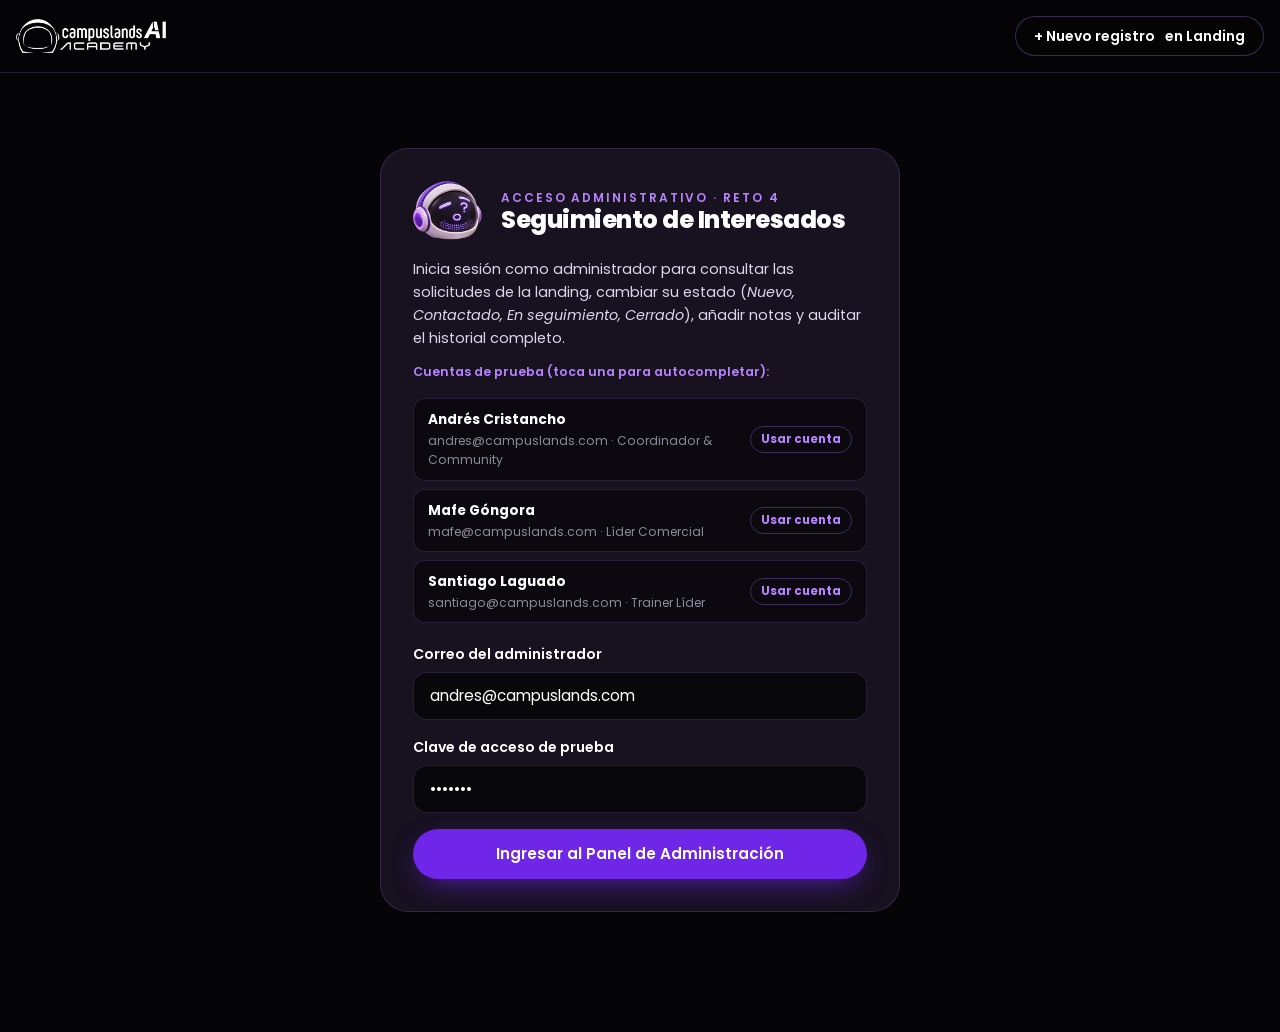
==== admin.html @ dc55d998 "Fix: changing files in the project" ====
<!doctype html>
<html lang="es">
<head>
  <meta charset="utf-8" />
  <meta name="viewport" content="width=device-width, initial-scale=1" />
  <title>Panel de Administración · Seguimiento de Interesados · Campuslands AI Academy</title>
  <meta name="theme-color" content="#050507" />
  <link rel="icon" type="image/webp" href="assets/img/casco-white.webp" />
  <link rel="preconnect" href="https://fonts.googleapis.com" />
  <link rel="preconnect" href="https://fonts.gstatic.com" crossorigin />
  <link rel="stylesheet" href="https://fonts.googleapis.com/css2?family=Poppins:wght@400;500;600;700;800&display=swap" />
  <link rel="stylesheet" href="css/styles.css" />
  <style>
    .admin-body { min-height: 100svh; display: flex; flex-direction: column; padding-top: var(--header-h); }
    .admin-main { flex: 1; padding: 36px 0 80px; }
    .admin-header-actions { display: flex; align-items: center; gap: 10px; }
    .admin-topbar {
      display: flex; align-items: center; justify-content: space-between; flex-wrap: wrap; gap: 16px;
      margin-bottom: 28px; padding-bottom: 20px; border-bottom: 1px solid var(--line);
    }
    .admin-topbar h1 { font-size: clamp(1.35rem, 3vw, 2.1rem); margin-top: 4px; }
    .admin-user-bar {
      display: flex; align-items: center; flex-wrap: wrap; gap: 10px;
      padding: 8px 14px; border-radius: 18px;
      background: var(--soft-10); border: 1px solid var(--line);
      max-width: 100%;
    }
    .admin-user-bar label { font-size: .75rem; color: var(--muted); font-weight: 600; }
    .admin-switcher {
      background: var(--black); color: var(--white);
      border: 1px solid var(--soft-30); border-radius: 10px;
      padding: 6px 10px; font: inherit; font-size: .84rem; font-weight: 600;
      max-width: 100%; text-overflow: ellipsis; overflow: hidden;
    }

    /* Login card */
    .login-wrap { max-width: 520px; margin: 40px auto; padding: 32px; }
    .login-head { display: flex; align-items: center; gap: 16px; margin-bottom: 18px; }
    .login-head img { width: 72px; flex: none; }
    .quick-admins { display: flex; flex-direction: column; gap: 8px; margin: 16px 0 20px; }
    .quick-admin-btn {
      display: flex; align-items: center; justify-content: space-between; gap: 12px;
      padding: 10px 14px; border-radius: 12px;
      border: 1px solid var(--line); background: rgba(5, 5, 7, .65);
      text-align: left; font-size: .85rem; transition: border-color .2s, background-color .2s;
    }
    .quick-admin-btn:hover { border-color: var(--soft); background: var(--soft-10); }
    .quick-admin-btn strong { color: var(--white); display: block; }
    .quick-admin-btn small { color: var(--muted); font-size: .76rem; display: block; word-break: break-word; }
    .quick-admin-tag {
      font-size: .72rem; font-weight: 700; color: var(--soft);
      padding: 3px 10px; border-radius: 999px; border: 1px solid var(--soft-30);
      white-space: nowrap; flex: none;
    }

    /* KPIs */
    .kpi-grid {
      display: grid; grid-template-columns: repeat(5, 1fr); gap: 14px; margin-bottom: 24px;
    }
    .kpi-card {
      padding: 16px 18px; border-radius: 20px;
      background: var(--soft-10); border: 1px solid var(--line);
      display: flex; flex-direction: column; gap: 4px;
    }
    .kpi-label { font-size: .74rem; text-transform: uppercase; letter-spacing: .12em; color: var(--muted); font-weight: 600; }
    .kpi-val { font-size: 1.8rem; font-weight: 800; color: var(--white); line-height: 1.1; }

    /* Configuración n8n */
    .n8n-bar {
      margin-bottom: 24px; padding: 16px 20px; border-radius: 20px;
      background: rgba(112, 38, 232, .12); border: 1px solid var(--soft-30);
      display: flex; align-items: center; justify-content: space-between; flex-wrap: wrap; gap: 14px;
    }
    .n8n-bar-form { display: flex; flex-wrap: wrap; gap: 10px; flex: 1 1 320px; max-width: 100%; }
    .n8n-bar-form input {
      flex: 1 1 220px; width: 100%; min-height: 42px; padding: 8px 14px;
      border-radius: 12px; border: 1px solid var(--line);
      background: var(--black); color: var(--white); font: inherit; font-size: .86rem;
    }

    /* Workspace: Lista + Detalle */
    .admin-workspace {
      display: grid; grid-template-columns: 400px 1fr; gap: 24px; align-items: start;
    }
    .leads-list-panel { padding: 20px; display: flex; flex-direction: column; gap: 14px; }
    .filter-row { display: flex; flex-direction: column; gap: 10px; }
    .search-input {
      width: 100%; min-height: 42px; padding: 8px 14px;
      border-radius: 12px; border: 1px solid var(--line);
      background: var(--black); color: var(--white); font: inherit; font-size: .88rem;
    }
    .status-filters { display: flex; flex-wrap: wrap; gap: 8px; }
    .status-filters .chip { flex: none; padding: 7px 13px; font-size: .76rem; }

    .leads-items { display: flex; flex-direction: column; gap: 10px; max-height: 640px; overflow-y: auto; padding-right: 4px; }
    .lead-item {
      width: 100%; text-align: left; padding: 14px 16px;
      border-radius: 18px; border: 1.5px solid var(--line);
      background: rgba(5, 5, 7, .7);
      display: flex; flex-direction: column; gap: 6px;
      transition: border-color .2s, background-color .2s, transform .2s;
    }
    .lead-item:hover { border-color: var(--soft); transform: translateY(-1px); }
    .lead-item.is-selected {
      border-color: var(--soft);
      background: rgba(112, 38, 232, .22);
      box-shadow: 0 0 0 1px var(--soft);
    }
    .lead-item-top { display: flex; align-items: center; justify-content: space-between; flex-wrap: wrap; gap: 8px; }
    .lead-item-id { font-size: .72rem; font-weight: 700; color: var(--soft); letter-spacing: .08em; }
    .lead-item-name { font-size: .98rem; font-weight: 700; color: var(--white); word-break: break-word; }
    .lead-item-meta { font-size: .8rem; color: var(--body); overflow-wrap: anywhere; }
    .lead-item-date { font-size: .73rem; color: var(--muted); }

    /* Panel de detalle */
    .lead-detail-panel { padding: 28px; display: flex; flex-direction: column; gap: 24px; }
    .detail-header {
      display: flex; align-items: flex-start; justify-content: space-between; flex-wrap: wrap; gap: 14px;
      padding-bottom: 18px; border-bottom: 1px solid var(--line);
    }
    .detail-header h2 { font-size: clamp(1.25rem, 2.5vw, 1.55rem); margin: 4px 0; word-break: break-word; }
    .detail-info-grid {
      display: grid; grid-template-columns: repeat(auto-fit, minmax(180px, 1fr)); gap: 14px;
      padding: 16px; border-radius: 18px; background: rgba(5, 5, 7, .65); border: 1px solid var(--line);
      margin: 0;
    }
    .detail-info-grid dt { font-size: .72rem; text-transform: uppercase; letter-spacing: .1em; color: var(--muted); font-weight: 600; }
    .detail-info-grid dd { margin: 3px 0 0; font-size: .92rem; color: var(--white); font-weight: 600; overflow-wrap: anywhere; word-break: break-word; }

    .action-box {
      padding: 20px; border-radius: 20px;
      background: rgba(112, 38, 232, .12); border: 1px solid var(--soft-30);
      display: flex; flex-direction: column; gap: 14px;
    }
    .action-box h3 { font-size: 1.05rem; }
    .action-form-row { display: grid; grid-template-columns: 220px 1fr; gap: 14px; align-items: start; }
    .action-submit-row { display: flex; justify-content: flex-end; gap: 10px; flex-wrap: wrap; }
    .action-feedback {
      padding: 10px 14px; border-radius: 12px; font-size: .84rem; font-weight: 600;
      background: rgba(56, 239, 125, .14); border: 1px solid rgba(56, 239, 125, .45); color: #8affb5;
    }

    .sub-grid { display: grid; grid-template-columns: 1fr 1.15fr; gap: 20px; }
    .sub-panel {
      padding: 18px; border-radius: 18px;
      background: rgba(5, 5, 7, .65); border: 1px solid var(--line);
      display: flex; flex-direction: column; gap: 12px;
    }
    .sub-panel h3 { font-size: 1rem; display: flex; align-items: center; justify-content: space-between; gap: 8px; }
    .timeline { display: flex; flex-direction: column; gap: 12px; }
    .timeline-item {
      padding: 12px 14px; border-radius: 14px;
      background: rgba(183, 131, 255, .07); border-left: 3px solid var(--evox);
      display: flex; flex-direction: column; gap: 4px;
    }
    .timeline-action { font-size: .86rem; font-weight: 700; color: var(--white); word-break: break-word; }
    .timeline-detail { font-size: .82rem; color: var(--body); overflow-wrap: anywhere; word-break: break-word; }
    .timeline-meta {
      display: flex; justify-content: space-between; flex-wrap: wrap; gap: 6px;
      font-size: .73rem; color: var(--soft); font-weight: 500; margin-top: 2px;
    }

    @media (max-width: 1080px) {
      .kpi-grid { grid-template-columns: repeat(3, 1fr); }
      .admin-workspace { grid-template-columns: 1fr; }
      .leads-items { max-height: 360px; }
      .sub-grid, .action-form-row { grid-template-columns: 1fr; }
    }
    @media (max-width: 680px) {
      .admin-main { padding: 24px 0 60px; }
      .admin-header-actions .btn { padding: 6px 12px; font-size: .76rem; min-height: 36px; }
      .login-wrap { margin: 16px auto; padding: 22px 18px; }
      .login-head { flex-direction: column; align-items: flex-start; gap: 10px; }
      .login-head img { width: 58px; }
      .quick-admin-btn { flex-direction: column; align-items: flex-start; gap: 8px; }
      .admin-topbar { flex-direction: column; align-items: stretch; gap: 14px; margin-bottom: 20px; }
      .admin-user-bar { flex-direction: column; align-items: stretch; padding: 12px; border-radius: 16px; }
      .admin-switcher, .admin-user-bar .btn { width: 100%; }
      .n8n-bar { padding: 16px; }
      .n8n-bar-form { flex-direction: column; align-items: stretch; flex-basis: 100%; }
      .n8n-bar-form input { flex: none; }
      .n8n-bar-form .btn { width: 100%; }
      .kpi-grid { grid-template-columns: repeat(2, 1fr); gap: 10px; }
      .kpi-card:first-child { grid-column: 1 / -1; }
      .kpi-card { padding: 14px; border-radius: 16px; }
      .kpi-val { font-size: 1.5rem; }
      .leads-list-panel { padding: 16px 14px; }
      .status-filters { display: flex; flex-wrap: wrap; gap: 6px; }
      .lead-detail-panel { padding: 18px 14px; gap: 18px; }
      .detail-info-grid { grid-template-columns: 1fr; padding: 14px; gap: 10px; }
      .action-box { padding: 16px 14px; }
      .action-submit-row .btn { width: 100%; }
      .sub-panel { padding: 14px; }
    }
    @media (max-width: 380px) {
      .admin-header-text-full { display: none; }
      .kpi-grid { grid-template-columns: 1fr 1fr; }
    }
  </style>
</head>
<body class="admin-body">
  <header class="site-header is-scrolled">
    <div class="header-inner">
      <a class="brand" href="index.html" aria-label="Volver a la landing de Campuslands AI Academy">
        <img src="assets/img/logo-horizontal-white.webp" width="560" height="126" alt="Campuslands AI Academy" />
      </a>
      <div class="admin-header-actions">
        <a class="btn btn-ghost btn-sm" href="index.html#registro">+ Nuevo registro<span class="admin-header-text-full"> en Landing</span></a>
      </div>
    </div>
  </header>

  <main class="admin-main">
    <div class="container">
      <!-- ===================== VISTA LOGIN ADMIN ===================== -->
      <section id="admin-login-view" class="card login-wrap" aria-labelledby="login-title">
        <div class="login-head">
          <img src="assets/img/visor-analitico.webp" width="240" height="197" alt="" />
          <div>
            <p class="rec-kicker">Acceso Administrativo · Reto 4</p>
            <h1 id="login-title" style="font-size:1.5rem;">Seguimiento de Interesados</h1>
          </div>
        </div>
        <p style="font-size:.9rem;margin-bottom:12px;">Inicia sesión como administrador para consultar las solicitudes de la landing, cambiar su estado (<em>Nuevo, Contactado, En seguimiento, Cerrado</em>), añadir notas y auditar el historial completo.</p>

        <p style="font-size:.78rem;color:var(--soft);font-weight:600;">Cuentas de prueba (toca una para autocompletar):</p>
        <div class="quick-admins">
          <button type="button" class="quick-admin-btn" data-quick-email="andres@campuslands.com" data-quick-code="AI-2026">
            <span><strong>Andrés Cristancho</strong><small>andres@campuslands.com · Coordinador & Community</small></span>
            <span class="quick-admin-tag">Usar cuenta</span>
          </button>
          <button type="button" class="quick-admin-btn" data-quick-email="mafe@campuslands.com" data-quick-code="AI-2026">
            <span><strong>Mafe Góngora</strong><small>mafe@campuslands.com · Líder Comercial</small></span>
            <span class="quick-admin-tag">Usar cuenta</span>
          </button>
          <button type="button" class="quick-admin-btn" data-quick-email="santiago@campuslands.com" data-quick-code="AI-2026">
            <span><strong>Santiago Laguado</strong><small>santiago@campuslands.com · Trainer Líder</small></span>
            <span class="quick-admin-tag">Usar cuenta</span>
          </button>
        </div>

        <form id="admin-login-form" class="lead-form" novalidate>
          <div class="form-alert form-alert-error" id="login-error" role="alert" hidden></div>
          <div class="form-field">
            <label for="admin-email">Correo del administrador</label>
            <input type="email" id="admin-email" value="andres@campuslands.com" required />
          </div>
          <div class="form-field">
            <label for="admin-code">Clave de acceso de prueba</label>
            <input type="password" id="admin-code" value="AI-2026" required />
          </div>
          <button type="submit" class="btn btn-primary" style="width:100%;">Ingresar al Panel de Administración</button>
        </form>
      </section>

      <!-- ===================== VISTA PANEL ADMIN ===================== -->
      <section id="admin-dashboard-view" hidden aria-label="Panel de seguimiento de interesados">
        <div class="admin-topbar">
          <div>
            <p class="pill" style="margin-bottom:6px;">Centro de Control · Reto 4</p>
            <h1>Seguimiento de Interesados y Trazabilidad</h1>
          </div>
          <div class="admin-user-bar">
            <label for="active-admin-select">Administrador activo:</label>
            <select id="active-admin-select" class="admin-switcher" aria-label="Cambiar administrador activo para pruebas de seguimiento"></select>
            <button type="button" class="btn btn-ghost btn-sm" id="admin-logout-btn">Cerrar sesión</button>
          </div>
        </div>

        <!-- Configuración opcional de Webhook n8n (sin credenciales en código) -->
        <div class="n8n-bar">
          <div>
            <strong style="color:var(--white);font-size:.92rem;display:block;">Conexión Webhook n8n → Telegram</strong>
            <span style="font-size:.8rem;color:var(--body);">Configura aquí la URL de tu Webhook de n8n (se guarda localmente en tu navegador, fuera del repositorio).</span>
          </div>
          <form id="n8n-config-form" class="n8n-bar-form">
            <input type="url" id="n8n-webhook-url" placeholder="https://tu-instancia-n8n.app/webhook/lead-ai-academy" aria-label="URL del Webhook de n8n" />
            <button type="submit" class="btn btn-primary btn-sm">Guardar Webhook</button>
            <span id="n8n-save-msg" style="font-size:.78rem;color:var(--soft);align-self:center;" hidden>¡Guardado!</span>
          </form>
        </div>

        <!-- KPIs por estado -->
        <div class="kpi-grid" aria-label="Resumen por estado">
          <div class="kpi-card"><span class="kpi-label">Total registros</span><span class="kpi-val" data-kpi="total">0</span></div>
          <div class="kpi-card"><span class="kpi-label">Nuevo</span><span class="kpi-val" style="color:var(--soft)" data-kpi="Nuevo">0</span></div>
          <div class="kpi-card"><span class="kpi-label">Contactado</span><span class="kpi-val" data-kpi="Contactado">0</span></div>
          <div class="kpi-card"><span class="kpi-label">En seguimiento</span><span class="kpi-val" data-kpi="En seguimiento">0</span></div>
          <div class="kpi-card"><span class="kpi-label">Cerrado</span><span class="kpi-val" style="color:var(--muted)" data-kpi="Cerrado">0</span></div>
        </div>

        <div class="admin-workspace">
          <!-- Columna izquierda: lista de interesados -->
          <aside class="card leads-list-panel" aria-label="Listado de registros">
            <div class="filter-row">
              <input type="search" id="lead-search" class="search-input" placeholder="Buscar por nombre, correo, programa o ID..." aria-label="Buscar registros" />
              <div class="status-filters" role="toolbar" aria-label="Filtrar por estado">
                <button type="button" class="chip is-active" data-status-filter="ALL">Todos</button>
                <button type="button" class="chip" data-status-filter="Nuevo">Nuevo</button>
                <button type="button" class="chip" data-status-filter="Contactado">Contactado</button>
                <button type="button" class="chip" data-status-filter="En seguimiento">En seguimiento</button>
                <button type="button" class="chip" data-status-filter="Cerrado">Cerrado</button>
              </div>
            </div>
            <div id="leads-items" class="leads-items" role="list"></div>
          </aside>

          <!-- Columna derecha: detalle, cambio de estado, notas e historial -->
          <div class="card lead-detail-panel" id="lead-detail-panel" aria-live="polite">
            <p style="color:var(--muted);">Selecciona un registro de la lista para ver su detalle, cambiar su estado, añadir notas y consultar su historial.</p>
          </div>
        </div>
      </section>
    </div>
  </main>

  <script src="js/leads-store.js" defer></script>
  <script src="js/admin.js" defer></script>
</body>
</html>
---- css/styles.css ----
/* =========================================================
   Campuslands AI Academy · Landing
   Sistema basado en el Manual de marca v1.0
   Paleta: Black #050507 · Evox Purple #7026E8 · Electric Violet #9636FF
           Soft Violet #B783FF · White #FFFFFF · Muted Gray #8E8998
   Apoyo para texto largo: #DCD6EA (propuesta del manual)
   Tipografía: Poppins (400–800), única familia.
   ========================================================= */

:root {
  --black: #050507;
  --evox: #7026E8;
  --electric: #9636FF;
  --soft: #B783FF;
  --white: #FFFFFF;
  --muted: #8E8998;
  --body: #DCD6EA;

  --soft-10: rgba(183, 131, 255, 0.10);
  --soft-16: rgba(183, 131, 255, 0.16);
  --soft-30: rgba(183, 131, 255, 0.30);
  --line: rgba(183, 131, 255, 0.18);

  --r-card: 28px;
  --r-cta: 32px;
  --r-sm: 14px;

  --header-h: 72px;
  --container: 1200px;
  --ease: cubic-bezier(.2, .7, .2, 1);
  --font: "Poppins", system-ui, -apple-system, "Segoe UI", sans-serif;
}

*, *::before, *::after { box-sizing: border-box; }
html { scroll-behavior: smooth; scroll-padding-top: calc(var(--header-h) + 24px); -webkit-text-size-adjust: 100%; overflow-x: clip; }
body {
  margin: 0;
  background: var(--black);
  color: var(--body);
  font-family: var(--font);
  font-size: 1rem;
  line-height: 1.6;
  overflow-x: clip;
  -webkit-font-smoothing: antialiased;
}
img, svg { display: block; max-width: 100%; }
img { height: auto; }
a { color: var(--soft); text-underline-offset: 3px; }
button { font: inherit; color: inherit; cursor: pointer; }
h1, h2, h3 { color: var(--white); margin: 0; line-height: 1.1; font-weight: 800; letter-spacing: -0.02em; }
p { margin: 0; }
ul, ol { margin: 0; padding: 0; list-style: none; }
.sr-only { position: absolute; width: 1px; height: 1px; padding: 0; margin: -1px; overflow: hidden; clip: rect(0 0 0 0); white-space: nowrap; border: 0; }
.skip-link { position: absolute; left: 16px; top: -60px; z-index: 200; background: var(--soft); color: var(--black); padding: 10px 16px; border-radius: 999px; font-weight: 600; text-decoration: none; }
.skip-link:focus { top: 12px; }

:focus-visible { outline: 3px solid var(--soft); outline-offset: 3px; border-radius: 8px; }

.container { width: min(100% - 40px, var(--container)); margin-inline: auto; position: relative; z-index: 1; }

/* ---------- Recursos gráficos del manual ---------- */
.pill {
  display: inline-block;
  background: var(--soft);
  color: var(--black);
  font-weight: 600;
  font-size: 0.75rem;
  letter-spacing: 0.16em;
  text-transform: uppercase;
  padding: 6px 14px;
  border-radius: 999px;
  margin-bottom: 18px;
}
.hl { color: var(--soft); }

.halo {
  position: absolute;
  width: 46vw; height: 46vw; max-width: 640px; max-height: 640px;
  border-radius: 50%;
  pointer-events: none;
  filter: blur(40px);
  opacity: .55;
  z-index: 0;
  transform: translate3d(0, var(--halo-y, 0px), 0);
}
.halo-tr { top: -18%; right: -16%; background: radial-gradient(circle, rgba(150, 54, 255, .55), transparent 65%); }
.halo-bl { bottom: -20%; left: -18%; background: radial-gradient(circle, rgba(112, 38, 232, .55), transparent 65%); }

.card {
  background: var(--soft-10);
  border: 1px solid var(--line);
  border-radius: var(--r-card);
}

.step-num, .icon-box {
  display: inline-grid; place-items: center;
  width: 44px; height: 44px; flex: none;
  background: var(--evox); color: var(--white);
  border-radius: 12px;
  font-weight: 700;
}
.icon-box svg { width: 24px; height: 24px; fill: none; stroke: currentColor; stroke-width: 1.8; stroke-linecap: round; stroke-linejoin: round; }

/* ---------- Botones ---------- */
.btn {
  --bg: transparent;
  display: inline-flex; align-items: center; justify-content: center; gap: 10px;
  min-height: 48px;
  padding: 12px 24px;
  border-radius: 999px;
  border: 1.5px solid transparent;
  background: var(--bg);
  font-weight: 600; font-size: 0.95rem;
  text-decoration: none;
  text-align: center;
  transition: transform .25s var(--ease), background-color .25s, border-color .25s, box-shadow .25s, color .25s;
  will-change: transform;
}
.btn svg { width: 18px; height: 18px; fill: none; stroke: currentColor; stroke-width: 2; stroke-linecap: round; stroke-linejoin: round; transition: transform .25s var(--ease); }
.btn:hover { transform: translateY(-2px); }
.btn:active { transform: translateY(0) scale(.98); }
.btn-primary { --bg: var(--evox); color: var(--white); box-shadow: 0 10px 30px -10px rgba(112, 38, 232, .8); }
.btn-primary:hover { --bg: var(--electric); box-shadow: 0 16px 40px -12px rgba(150, 54, 255, .9); }
.btn-primary:hover svg { transform: translateY(3px); }
.btn-ghost { color: var(--white); border-color: var(--soft-30); background: rgba(5, 5, 7, .4); }
.btn-ghost:hover { border-color: var(--soft); color: var(--soft); }
.btn-outline { color: var(--white); border-color: var(--soft-30); width: 100%; }
.btn-outline:hover { background: var(--evox); border-color: var(--evox); }
.btn-white { --bg: var(--white); color: var(--black); }
.btn-white:hover { box-shadow: 0 14px 40px -12px rgba(5, 5, 7, .6); }
.btn-ghost-white { color: var(--white); border-color: rgba(255, 255, 255, .7); }
.btn-ghost-white:hover { background: rgba(255, 255, 255, .12); }
.btn-sm { min-height: 40px; padding: 8px 18px; font-size: .875rem; }
.btn-lg { min-height: 54px; padding: 14px 28px; font-size: 1rem; }
.btn-link { background: none; border: 0; padding: 8px 4px; color: var(--soft); font-weight: 500; text-decoration: underline; text-underline-offset: 4px; }

.chip {
  flex: none;
  border: 1px solid var(--line);
  background: rgba(5, 5, 7, .5);
  color: var(--body);
  padding: 9px 16px;
  border-radius: 999px;
  font-size: .875rem; font-weight: 500;
  transition: background-color .2s, color .2s, border-color .2s;
  white-space: nowrap;
}
.chip:hover { border-color: var(--soft); color: var(--white); }
.chip.is-active { background: var(--soft); color: var(--black); border-color: var(--soft); font-weight: 600; }

/* ---------- Header ---------- */
.site-header {
  position: fixed; inset: 0 0 auto 0; z-index: 100;
  background: rgba(5, 5, 7, .72);
  backdrop-filter: blur(14px);
  -webkit-backdrop-filter: blur(14px);
  border-bottom: 1px solid transparent;
  transition: border-color .3s, background-color .3s;
}
.site-header.is-scrolled { border-bottom-color: var(--line); background: rgba(5, 5, 7, .88); }
.header-inner { height: var(--header-h); display: flex; align-items: center; justify-content: space-between; gap: 16px; width: min(100% - 32px, 1320px); margin-inline: auto; }
/* Logo horizontal: mínimo 160 px, zona de protección = altura de ACADEMY (≈ 1/4 de la altura del logo) */
.brand { display: block; padding: 8px; margin-left: -8px; flex: none; }
.brand img { width: 168px; height: auto; }

.main-nav { display: flex; align-items: center; gap: 6px; }
.main-nav ul { display: flex; gap: 2px; }
.main-nav a:not(.btn) {
  display: block; padding: 8px 10px; border-radius: 999px;
  color: var(--body); text-decoration: none; font-size: .85rem; font-weight: 500;
  transition: color .2s, background-color .2s;
}
.main-nav a:not(.btn):hover, .main-nav a.is-current { color: var(--white); background: var(--soft-10); }
.main-nav a.is-current { color: var(--soft); }
.nav-cta { margin-left: 8px; }

.menu-toggle { display: none; width: 44px; height: 44px; border-radius: 50%; border: 1px solid var(--line); background: transparent; position: relative; }
.menu-toggle .bar { position: absolute; left: 12px; right: 12px; height: 2px; background: var(--white); border-radius: 2px; transition: transform .3s var(--ease), top .3s; }
.menu-toggle .bar:first-of-type { top: 17px; }
.menu-toggle .bar:last-of-type { top: 25px; }
.menu-toggle[aria-expanded="true"] .bar:first-of-type { top: 21px; transform: rotate(45deg); }
.menu-toggle[aria-expanded="true"] .bar:last-of-type { top: 21px; transform: rotate(-45deg); }

.trip-bar { display: none; position: relative; height: 26px; border-top: 1px solid var(--line); }
.trip-bar-fill { position: absolute; inset: 0 auto 0 0; width: calc(var(--progress, 0) * 100%); background: linear-gradient(90deg, var(--evox), var(--electric)); opacity: .35; }
.trip-bar-label { position: relative; display: block; text-align: center; font-size: .7rem; letter-spacing: .14em; text-transform: uppercase; line-height: 26px; color: var(--white); font-weight: 600; }

/* ---------- Riel de la misión (escritorio) ---------- */
.mission-rail { position: fixed; left: 22px; top: 50%; transform: translateY(-50%); z-index: 90; display: none; }
.mission-rail ol { display: flex; flex-direction: column; gap: 22px; position: relative; }
.rail-track { position: absolute; left: 7px; top: 8px; bottom: 8px; width: 2px; background: var(--line); border-radius: 2px; }
.rail-fill { position: absolute; inset: 0 0 auto 0; height: calc(var(--progress, 0) * 100%); background: linear-gradient(var(--soft), var(--electric)); border-radius: 2px; }
.rail-ship { position: absolute; left: 50%; top: calc(var(--progress, 0) * 100%); width: 22px; height: auto; transform: translate(-50%, -50%); filter: drop-shadow(0 0 8px rgba(150, 54, 255, .8)); }
.mission-rail a { display: flex; align-items: center; gap: 12px; text-decoration: none; position: relative; }
.rail-dot { width: 16px; height: 16px; border-radius: 50%; border: 2px solid var(--muted); background: var(--black); transition: border-color .3s, background-color .3s, transform .3s; flex: none; }
.rail-label { font-size: .72rem; font-weight: 600; letter-spacing: .08em; text-transform: uppercase; color: var(--muted); opacity: 0; transform: translateX(-6px); transition: opacity .25s, transform .25s, color .25s; white-space: nowrap; background: rgba(5, 5, 7, .85); padding: 4px 10px; border-radius: 999px; }
.mission-rail a:hover .rail-label, .mission-rail a:focus-visible .rail-label, .mission-rail a.is-current .rail-label { opacity: 1; transform: none; }
.mission-rail a.is-done .rail-dot { border-color: var(--soft); background: var(--soft); }
.mission-rail a.is-current .rail-dot { border-color: var(--soft); background: var(--evox); transform: scale(1.25); box-shadow: 0 0 0 6px rgba(150, 54, 255, .2); }
.mission-rail a.is-current .rail-label { color: var(--white); }

/* ---------- Secciones ---------- */
.section { position: relative; padding: 112px 0; overflow: hidden; }
.section-head { text-align: center; max-width: 760px; margin: 0 auto 56px; }
.section-head-left { text-align: left; margin-left: 0; }
.section-head h2 { font-size: clamp(2rem, 4.4vw, 3.25rem); margin-bottom: 18px; }
.lead { font-size: clamp(1rem, 1.4vw, 1.125rem); color: var(--body); }

/* Revelado al scroll */
.reveal { opacity: 0; transform: translateY(28px); transition: opacity .8s var(--ease), transform .8s var(--ease); transition-delay: var(--d, 0s); }
.reveal.is-in { opacity: 1; transform: none; }
.no-js .reveal { opacity: 1; transform: none; }

/* ---------- Hero ---------- */
.hero { position: relative; min-height: 100svh; padding: calc(var(--header-h) + 48px) 0 96px; display: flex; align-items: center; overflow: hidden; }
.starfield { position: absolute; inset: 0; width: 100%; height: 100%; z-index: 0; }
.hero .halo-tr { transform: translate3d(calc(var(--mx, 0) * 30px), calc(var(--my, 0) * 30px), 0); }
.hero .halo-bl { transform: translate3d(calc(var(--mx, 0) * -30px), calc(var(--my, 0) * -30px), 0); }
.hero-grid { display: grid; grid-template-columns: 1.1fr .9fr; gap: 40px; align-items: center; }
.display { font-size: clamp(2.5rem, 6.2vw, 5rem); line-height: 1.04; letter-spacing: -0.03em; margin-bottom: 22px; }
.hero-lead { max-width: 560px; margin-bottom: 28px; min-height: 3.2em; transition: opacity .3s; }
.hero-lead.is-swapping, .hero-points.is-swapping { opacity: 0; }

.persona-picker { border: 0; margin: 0 0 22px; padding: 0; }
.persona-picker legend { font-weight: 600; color: var(--white); margin-bottom: 12px; font-size: .95rem; padding: 0; }
.persona-options { display: flex; flex-wrap: wrap; gap: 10px; }
.persona {
  display: inline-flex; align-items: center; gap: 10px;
  min-height: 48px; padding: 10px 18px;
  border-radius: 999px; border: 1.5px solid var(--line);
  background: rgba(5, 5, 7, .55);
  font-weight: 500; font-size: .92rem; color: var(--white);
  transition: border-color .2s, background-color .2s, transform .2s var(--ease), color .2s;
}
.persona svg { width: 20px; height: 20px; fill: none; stroke: var(--soft); stroke-width: 1.7; stroke-linecap: round; stroke-linejoin: round; transition: stroke .2s; }
.persona:hover { border-color: var(--soft); transform: translateY(-2px); }
.persona[aria-checked="true"] { background: var(--soft); border-color: var(--soft); color: var(--black); font-weight: 600; }
.persona[aria-checked="true"] svg { stroke: var(--black); }

.hero-points { display: flex; flex-wrap: wrap; gap: 8px 20px; margin-bottom: 32px; transition: opacity .3s; }
.hero-points li { position: relative; padding-left: 22px; font-size: .92rem; color: var(--body); }
.hero-points li::before { content: ""; position: absolute; left: 0; top: .55em; width: 10px; height: 10px; border-radius: 50%; background: var(--soft); box-shadow: 0 0 10px var(--electric); }
.hero-ctas { display: flex; flex-wrap: wrap; gap: 12px; }

.hero-visual { position: relative; height: min(70vh, 620px); display: grid; place-items: center; }
.max-float { position: relative; width: min(100%, 400px); aspect-ratio: 520 / 731; transform: translate3d(calc(var(--mx, 0) * 18px), calc(var(--my, 0) * 14px + var(--lift, 0px)), 0) rotate(calc(var(--mx, 0) * 3deg)); transition: transform .5s var(--ease); }
.max { position: absolute; inset: 0; width: 100%; height: 100%; object-fit: contain; opacity: 0; transform: scale(.94) translateY(12px); transition: opacity .5s var(--ease), transform .6s var(--ease); animation: bob 6s ease-in-out infinite; }
.max.max-active { opacity: 1; transform: none; }
@keyframes bob { 0%, 100% { translate: 0 0; } 50% { translate: 0 -14px; } }
.orbit { position: absolute; border: 1px dashed var(--soft-30); border-radius: 50%; aspect-ratio: 1; animation: spin 40s linear infinite; }
.orbit span { position: absolute; top: -5px; left: 50%; width: 10px; height: 10px; border-radius: 50%; background: var(--soft); box-shadow: 0 0 14px var(--electric); }
.orbit-1 { width: 88%; }
.orbit-2 { width: 120%; animation-duration: 70s; animation-direction: reverse; opacity: .6; }
@keyframes spin { to { transform: rotate(360deg); } }
.hud-pair { position: absolute; inset: 0; pointer-events: none; }
.hud {
  position: absolute; display: flex; flex-direction: column; gap: 2px;
  padding: 10px 16px; border-radius: 16px;
  background: rgba(5, 5, 7, .78); border: 1px solid var(--line);
  backdrop-filter: blur(8px);
  transform: translate3d(calc(var(--mx, 0) * var(--k, 10px)), calc(var(--my, 0) * var(--k, 10px)), 0);
  transition: transform .5s var(--ease);
}
.hud-k { font-size: .68rem; letter-spacing: .14em; text-transform: uppercase; color: var(--muted); font-weight: 600; }
.hud-v { color: var(--white); font-weight: 700; font-size: .95rem; }
.hud-1 { top: 14%; right: 0; --k: 24px; }
.hud-2 { bottom: 16%; left: 0; --k: -20px; }
.hud-v.is-pulse { animation: pulse .6s var(--ease); }
@keyframes pulse { 0% { color: var(--soft); transform: scale(1.12); } 100% { transform: none; } }

.scroll-cue { position: absolute; left: 50%; bottom: 24px; transform: translateX(-50%); display: flex; flex-direction: column; align-items: center; gap: 6px; color: var(--muted); font-size: .75rem; letter-spacing: .12em; text-transform: uppercase; text-decoration: none; z-index: 2; }
.scroll-cue svg { width: 20px; height: 20px; fill: none; stroke: var(--soft); stroke-width: 2; animation: cue 1.8s ease-in-out infinite; }
@keyframes cue { 0%, 100% { transform: translateY(0); } 50% { transform: translateY(6px); } }

/* ---------- Beneficios ---------- */
.benefits { display: grid; grid-template-columns: repeat(4, 1fr); gap: 20px; }
.benefit { padding: 28px; transition: transform .35s var(--ease), border-color .35s, background-color .35s; }
.benefit:hover { transform: translateY(-6px); border-color: var(--soft); background: var(--soft-16); }
.benefit h3 { font-size: 1.15rem; font-weight: 700; margin: 20px 0 10px; letter-spacing: -0.01em; }
.benefit p { font-size: .95rem; }
.benefit:nth-child(2) { --d: .08s; } .benefit:nth-child(3) { --d: .16s; } .benefit:nth-child(4) { --d: .24s; }
.proof-strip { margin-top: 48px; display: grid; grid-template-columns: repeat(3, 1fr); gap: 0; border-top: 1px solid var(--line); border-bottom: 1px solid var(--line); }
.proof-strip li { padding: 24px; font-size: .92rem; }
.proof-strip li + li { border-left: 1px solid var(--line); }
.proof-strip strong { color: var(--white); font-weight: 600; display: block; margin-bottom: 4px; }

/* ---------- Herramientas / constelación ---------- */
.tool-filters { display: flex; flex-wrap: wrap; justify-content: center; gap: 8px; margin-bottom: 32px; }
.constellation-wrap { display: grid; grid-template-columns: 1fr 340px; gap: 24px; align-items: stretch; }
.constellation {
  position: relative; aspect-ratio: 16 / 10; border-radius: var(--r-card);
  background: radial-gradient(ellipse at 50% 50%, rgba(112, 38, 232, .16), transparent 70%), var(--black);
  border: 1px solid var(--line);
  overflow: hidden;
  touch-action: pan-y;
}
.constellation::before { content: ""; position: absolute; inset: 0; background-image: radial-gradient(1px 1px at 20% 30%, var(--white), transparent), radial-gradient(1px 1px at 70% 60%, var(--white), transparent), radial-gradient(1px 1px at 40% 80%, var(--muted), transparent), radial-gradient(1px 1px at 85% 20%, var(--muted), transparent), radial-gradient(1px 1px at 10% 70%, var(--white), transparent); opacity: .5; }
.constellation-lines { position: absolute; inset: 0; width: 100%; height: 100%; }
.constellation-lines line { stroke: var(--soft); stroke-width: 1; opacity: .18; transition: opacity .4s, stroke-width .4s; vector-effect: non-scaling-stroke; }
.constellation-lines line.is-lit { opacity: .8; stroke-width: 1.6; }
.star {
  position: absolute; left: var(--x); top: var(--y);
  width: 60px; height: 60px; margin: -30px 0 0 -30px;
  padding: 0;
  border-radius: 50%;
  border: 1.5px solid var(--line);
  background: rgba(5, 5, 7, .92);
  display: grid; place-items: center;
  transition: transform .35s var(--ease), border-color .3s, opacity .35s, box-shadow .3s, background-color .3s;
  translate: calc(var(--mx, 0) * var(--depth, 6px)) calc(var(--my, 0) * var(--depth, 6px));
}
.star-icon { display: grid; place-items: center; width: 28px; height: 28px; flex: none; }
.star img { width: 26px; height: 26px; object-fit: contain; pointer-events: none; }
.star-label {
  position: absolute; top: calc(100% + 5px); left: 50%; transform: translateX(-50%);
  font-size: .72rem; font-weight: 500; color: var(--body);
  white-space: nowrap; pointer-events: none;
  background: rgba(5, 5, 7, .78); padding: 1px 7px; border-radius: 999px;
  transition: color .2s, background-color .2s;
}
.star:hover, .star:focus-visible { transform: scale(1.1); border-color: var(--soft); box-shadow: 0 0 0 6px rgba(150, 54, 255, .15), 0 0 30px rgba(150, 54, 255, .5); z-index: 3; }
.star.is-active { border-color: var(--soft); background: var(--evox); box-shadow: 0 0 0 8px rgba(150, 54, 255, .22), 0 0 40px rgba(150, 54, 255, .7); transform: scale(1.12); z-index: 4; }
.star.is-active .star-label { color: var(--white); font-weight: 600; background: var(--evox); }
.star.is-dim { opacity: .22; transform: scale(.85); }
.star.is-seen:not(.is-active)::before { content: ""; position: absolute; top: 2px; right: 2px; width: 10px; height: 10px; border-radius: 50%; background: var(--soft); }

.tool-panel { padding: 28px; border-radius: var(--r-card); background: var(--soft-10); border: 1px solid var(--line); display: flex; flex-direction: column; min-height: 320px; }
.tool-panel-empty { display: flex; flex-direction: column; align-items: center; justify-content: center; text-align: center; gap: 16px; flex: 1; }
.tool-panel-empty img { width: 120px; }
.tool-panel-empty strong { color: var(--white); }
.tool-detail { animation: fadeUp .45s var(--ease); display: flex; flex-direction: column; gap: 14px; height: 100%; }
@keyframes fadeUp { from { opacity: 0; transform: translateY(12px); } to { opacity: 1; transform: none; } }
.tool-detail-head { display: flex; align-items: center; gap: 14px; }
.tool-detail-logo { width: 52px; height: 52px; border-radius: 14px; background: var(--black); border: 1px solid var(--line); display: grid; place-items: center; flex: none; }
.tool-detail-logo img { width: 28px; height: 28px; }
.tool-detail h3 { font-size: 1.35rem; }
.tool-detail .tool-cat { font-size: .7rem; letter-spacing: .14em; text-transform: uppercase; color: var(--soft); font-weight: 600; }
.tool-tagline { color: var(--white); font-weight: 600; }
.tool-desc { font-size: .92rem; }
.tool-hl { display: flex; flex-wrap: wrap; gap: 6px; }
.tool-hl li { font-size: .78rem; padding: 5px 12px; border-radius: 999px; border: 1px solid var(--soft-30); color: var(--white); }
.tool-progress { margin-top: auto; font-size: .8rem; color: var(--muted); padding-top: 12px; border-top: 1px solid var(--line); }
.tool-progress strong { color: var(--soft); }
.noscript-tools { text-align: center; }

/* ---------- Planes ---------- */
.recommender { padding: 32px; margin-bottom: 48px; position: relative; overflow: hidden; }
.rec-top { display: flex; align-items: center; justify-content: space-between; gap: 16px; margin-bottom: 20px; }
.rec-kicker { font-size: .75rem; letter-spacing: .16em; text-transform: uppercase; color: var(--soft); font-weight: 600; }
.rec-steps { display: flex; gap: 8px; }
.rec-steps li { width: 32px; height: 32px; border-radius: 10px; display: grid; place-items: center; font-weight: 700; font-size: .85rem; border: 1px solid var(--line); color: var(--muted); transition: background-color .3s, color .3s, border-color .3s; }
.rec-steps li.is-current { background: var(--evox); color: var(--white); border-color: var(--evox); }
.rec-steps li.is-done { background: var(--soft); color: var(--black); border-color: var(--soft); }
.rec-form { position: relative; }
.rec-q { border: 0; margin: 0; padding: 0; display: none; }
.rec-q.is-active { display: block; animation: fadeUp .45s var(--ease); }
.rec-q legend { font-size: clamp(1.25rem, 2.4vw, 1.75rem); font-weight: 700; color: var(--white); margin-bottom: 20px; padding: 0; }
.rec-options { display: grid; grid-template-columns: repeat(auto-fit, minmax(200px, 1fr)); gap: 12px; }
.opt { position: relative; }
.opt input { position: absolute; opacity: 0; inset: 0; cursor: pointer; }
.opt span { display: flex; align-items: center; min-height: 64px; padding: 14px 20px; border-radius: 18px; border: 1.5px solid var(--line); background: rgba(5, 5, 7, .55); color: var(--white); font-weight: 500; transition: border-color .2s, background-color .2s, transform .2s var(--ease); }
.opt:hover span { border-color: var(--soft); transform: translateY(-2px); }
.opt input:focus-visible + span { outline: 3px solid var(--soft); outline-offset: 3px; }
.opt input:checked + span { background: var(--evox); border-color: var(--evox); }
.rec-nav { margin-top: 12px; min-height: 40px; }
.rec-result { display: grid; grid-template-columns: 140px 1fr; gap: 28px; align-items: center; animation: fadeUp .5s var(--ease); }
.rec-result:focus { outline: none; }
.rec-max { width: 140px; }
.rec-name { font-size: clamp(2rem, 4vw, 3rem); font-weight: 800; color: var(--white); line-height: 1.1; margin: 6px 0 10px; display: flex; flex-wrap: wrap; align-items: baseline; gap: 4px 16px; }
.rec-dur { font-size: 1rem; font-weight: 600; color: var(--soft); }
.rec-why { margin-bottom: 20px; max-width: 620px; }
.rec-actions { display: flex; flex-wrap: wrap; gap: 12px; align-items: center; }

.missions { display: grid; grid-template-columns: repeat(5, 1fr); gap: 16px; align-items: stretch; }
.mission {
  display: flex; flex-direction: column; gap: 18px;
  padding: 24px; border-radius: var(--r-card);
  background: var(--soft-10); border: 1px solid var(--line);
  position: relative;
  transition: transform .35s var(--ease), border-color .3s, box-shadow .3s, background-color .3s;
}
.mission:nth-child(2) { --d: .06s; } .mission:nth-child(3) { --d: .12s; } .mission:nth-child(4) { --d: .18s; } .mission:nth-child(5) { --d: .24s; }
.mission:hover { transform: translateY(-6px); border-color: var(--soft-30); }
.mission-stage { font-size: .7rem; letter-spacing: .16em; text-transform: uppercase; color: var(--soft); font-weight: 600; }
.mission h3 { font-size: 1.6rem; margin: 6px 0 4px; }
.mission-dur { color: var(--white); }
.mission-dur strong { font-weight: 600; }
.altimeter { height: 6px; border-radius: 6px; background: rgba(183, 131, 255, .12); overflow: hidden; }
.altimeter span { display: block; height: 100%; width: 0; background: linear-gradient(90deg, var(--evox), var(--electric)); border-radius: inherit; transition: width 1.2s var(--ease) .2s; }
.mission.is-in .altimeter span { width: var(--alt); }
.mission-orbit .altimeter span { background: repeating-linear-gradient(90deg, var(--soft) 0 6px, transparent 6px 12px); }
.mission-list { display: flex; flex-direction: column; gap: 10px; flex: 1; }
.mission-list li { position: relative; padding-left: 22px; font-size: .88rem; line-height: 1.5; }
.mission-list li::before { content: ""; position: absolute; left: 0; top: .5em; width: 10px; height: 10px; border-radius: 3px; background: var(--evox); }
.mission.is-recommended { border-color: var(--soft); background: var(--soft-16); box-shadow: 0 0 0 1px var(--soft), 0 30px 60px -30px rgba(150, 54, 255, .8); }
.mission.is-recommended::before { content: "Recomendada para ti"; position: absolute; top: -13px; left: 24px; background: var(--soft); color: var(--black); font-size: .68rem; font-weight: 700; letter-spacing: .1em; text-transform: uppercase; padding: 4px 12px; border-radius: 999px; }
.mission.is-recommended .btn-outline { background: var(--evox); border-color: var(--evox); }
.plans-note { text-align: center; margin-top: 36px; color: var(--muted); }

/* ---------- Por qué ahora ---------- */
.now-grid { display: grid; grid-template-columns: 1fr 1fr; gap: 56px; align-items: center; }
.now-grid .section-head { margin-bottom: 36px; }
.now-list { display: flex; flex-direction: column; gap: 24px; }
.now-list li { display: flex; gap: 18px; }
.now-list li:nth-child(2) { --d: .1s; } .now-list li:nth-child(3) { --d: .2s; }
.now-list h3 { font-size: 1.15rem; font-weight: 700; margin-bottom: 4px; }
.calc { padding: 32px; display: flex; flex-direction: column; gap: 22px; }
.calc-field label { display: flex; justify-content: space-between; gap: 16px; color: var(--white); font-weight: 500; font-size: .92rem; margin-bottom: 10px; }
.calc-field output { color: var(--soft); font-weight: 700; font-size: 1.1rem; min-width: 3ch; text-align: right; }
input[type="range"] { -webkit-appearance: none; appearance: none; width: 100%; height: 8px; border-radius: 8px; background: linear-gradient(90deg, var(--evox) 0 var(--fill, 50%), rgba(183, 131, 255, .16) var(--fill, 50%)); outline: none; }
input[type="range"]::-webkit-slider-thumb { -webkit-appearance: none; width: 26px; height: 26px; border-radius: 50%; background: var(--white); border: 4px solid var(--evox); cursor: grab; box-shadow: 0 0 0 6px rgba(150, 54, 255, .2); }
input[type="range"]::-moz-range-thumb { width: 18px; height: 18px; border-radius: 50%; background: var(--white); border: 4px solid var(--evox); cursor: grab; }
input[type="range"]:focus-visible { outline: 3px solid var(--soft); outline-offset: 6px; }
.calc-result { padding: 22px; border-radius: 20px; background: var(--black); border: 1px solid var(--line); }
.calc-num { font-size: clamp(2.5rem, 5vw, 3.5rem); font-weight: 800; color: var(--white); line-height: 1; margin-bottom: 12px; font-variant-numeric: tabular-nums; }
.calc-num small { font-size: 1rem; font-weight: 600; color: var(--soft); }
.calc-note { font-size: .92rem; margin-bottom: 10px; }
.calc-src { font-size: .78rem; color: var(--muted); }

/* ---------- Casos de uso (Comparador dinámico sin recortes) ---------- */
.case-tabs { display: flex; flex-wrap: wrap; justify-content: center; gap: 8px; margin-bottom: 14px; }
.compare-controls { display: flex; flex-wrap: wrap; justify-content: center; gap: 8px; margin-bottom: 18px; }
.compare-QuickBtn {
  border: 1px solid var(--line); background: rgba(5, 5, 7, .65); color: var(--muted);
  padding: 8px 16px; border-radius: 999px; font-size: .82rem; font-weight: 600;
  letter-spacing: .03em; transition: border-color .25s, color .25s, background-color .25s, transform .2s;
}
.compare-QuickBtn:hover { color: var(--white); border-color: var(--soft); transform: translateY(-1px); }
.compare-QuickBtn.is-active { background: var(--evox); border-color: var(--evox); color: var(--white); box-shadow: 0 8px 24px -8px rgba(112, 38, 232, .8); }

.compare-stage {
  border-radius: var(--r-card);
  border: 1px solid var(--line);
  background: rgba(183, 131, 255, .06);
  padding: 24px;
  display: flex; flex-direction: column; gap: 20px;
}
.compare-meter {
  display: flex; align-items: center; justify-content: space-between; flex-wrap: wrap; gap: 14px;
  padding: 12px 18px; border-radius: 18px;
  background: rgba(5, 5, 7, .65); border: 1px solid var(--line);
}
.compare-meter-label { font-size: .84rem; color: var(--muted); }
.compare-meter-label strong { color: var(--soft); font-weight: 600; }
.compare-slider-wrap { display: flex; align-items: center; gap: 12px; flex: 1 1 260px; max-width: 420px; }
.slider-end { font-size: .72rem; font-weight: 700; letter-spacing: .12em; text-transform: uppercase; color: var(--muted); }
.slider-end-after { color: var(--soft); }
.compare-range { flex: 1; margin: 0; cursor: pointer; }

.compare-grid {
  display: grid;
  grid-template-columns: 1fr auto 1fr;
  gap: 18px;
  align-items: stretch;
}
.compare-panel {
  border-radius: 24px;
  padding: 28px;
  display: flex; flex-direction: column; gap: 18px;
  border: 1.5px solid var(--line);
  cursor: pointer;
  transition: transform .4s var(--ease), opacity .35s var(--ease), border-color .35s, box-shadow .35s, background-color .35s;
}
.compare-panel.is-swapping { opacity: 0; transform: translateY(8px); }
.compare-panel-before {
  background: #0d0c12;
}
.compare-panel-after {
  background: linear-gradient(140deg, var(--evox) 0%, #5218b8 55%, var(--electric) 100%);
  border-color: var(--soft-30);
  box-shadow: 0 22px 50px -24px rgba(150, 54, 255, .65);
}
.compare-panel-head { display: flex; align-items: center; gap: 16px; }
.compare-panel-head img { width: 76px; height: auto; flex: none; filter: drop-shadow(0 8px 18px rgba(0, 0, 0, .4)); }
.compare-tag {
  display: inline-block; font-size: .7rem; letter-spacing: .13em; text-transform: uppercase;
  font-weight: 700; padding: 4px 12px; border-radius: 999px; margin-bottom: 6px;
}
.compare-panel-before .compare-tag { background: rgba(142, 137, 152, .2); color: var(--body); }
.compare-panel-after .compare-tag { background: var(--white); color: var(--evox); }
.compare-role { font-size: 1.15rem; font-weight: 700; color: var(--white); line-height: 1.25; }
.compare-text { font-size: clamp(1rem, 1.35vw, 1.15rem); font-weight: 500; line-height: 1.55; flex: 1; }
.compare-panel-before .compare-text { color: var(--body); }
.compare-panel-after .compare-text { color: var(--white); font-weight: 600; }

.compare-pills { display: flex; flex-wrap: wrap; gap: 8px; margin-top: auto; }
.compare-pills li {
  font-size: .76rem; font-weight: 600; padding: 5px 12px; border-radius: 999px;
  background: rgba(255, 255, 255, .06); border: 1px solid rgba(255, 255, 255, .14); color: var(--muted);
}
.compare-pills-after li {
  background: rgba(5, 5, 7, .28); border-color: rgba(255, 255, 255, .35); color: var(--white);
}

.compare-bridge { display: flex; align-items: center; justify-content: center; }
.compare-swap-btn {
  width: 48px; height: 48px; border-radius: 50%;
  border: 2px solid var(--soft); background: var(--black); color: var(--soft);
  display: grid; place-items: center; font-size: 1.2rem;
  box-shadow: 0 0 24px rgba(150, 54, 255, .45);
  transition: transform .3s var(--ease), background-color .25s, color .25s;
}
.compare-swap-btn:hover { transform: scale(1.1) rotate(12deg); background: var(--evox); color: var(--white); }

.mobile-flip-cta {
  display: none;
  align-items: center; justify-content: space-between; gap: 10px;
  width: 100%; margin-top: 6px; padding: 13px 18px;
  border-radius: 16px; border: 1.5px solid var(--soft);
  background: linear-gradient(90deg, var(--evox), var(--electric));
  color: var(--white); font-weight: 700; font-size: .88rem;
  box-shadow: 0 12px 28px -10px rgba(150, 54, 255, .85);
  transition: transform .25s var(--ease), box-shadow .25s;
}
.mobile-flip-cta svg { width: 18px; height: 18px; fill: none; stroke: currentColor; stroke-width: 2.2; stroke-linecap: round; stroke-linejoin: round; flex: none; }
.mobile-flip-cta:active { transform: scale(.98); }
.mobile-flip-back {
  background: rgba(5, 5, 7, .35);
  border-color: rgba(255, 255, 255, .55);
  justify-content: center;
  box-shadow: none;
}

/* Estados dinámicos según modo (before / split / after) */
.compare-stage[data-mode="before"] .compare-panel-before {
  border-color: var(--soft);
  box-shadow: 0 0 0 1px var(--soft), 0 24px 48px -22px rgba(183, 131, 255, .45);
  transform: scale(1.015);
}
.compare-stage[data-mode="before"] .compare-panel-after {
  opacity: .42; transform: scale(.97); filter: saturate(.6);
}
.compare-stage[data-mode="after"] .compare-panel-after {
  border-color: var(--white);
  box-shadow: 0 0 0 2px var(--soft), 0 28px 60px -20px rgba(150, 54, 255, .9);
  transform: scale(1.015);
}
.compare-stage[data-mode="after"] .compare-panel-before {
  opacity: .42; transform: scale(.97);
}

/* ---------- Reseñas ---------- */
.reviews { display: grid; grid-template-columns: repeat(4, 1fr); gap: 20px; }
.review { margin: 0; padding: 28px; display: flex; flex-direction: column; gap: 18px; }
.review:nth-child(2) { --d: .08s; } .review:nth-child(3) { --d: .16s; } .review:nth-child(4) { --d: .24s; }
.stars { color: var(--soft); letter-spacing: 3px; }
.star-off { color: rgba(183, 131, 255, .25); }
.review blockquote { margin: 0; color: var(--white); font-size: .95rem; line-height: 1.6; flex: 1; }
.review figcaption { display: flex; gap: 12px; align-items: center; }
.review figcaption strong { color: var(--white); font-weight: 600; display: block; font-size: .92rem; }
.review figcaption small { color: var(--muted); font-size: .8rem; }
.avatar { width: 44px; height: 44px; border-radius: 50%; background: var(--evox); color: var(--white); display: grid; place-items: center; font-weight: 700; font-size: .85rem; flex: none; }

/* ---------- FAQs ---------- */
.faq-grid { display: grid; grid-template-columns: .8fr 1.2fr; gap: 56px; align-items: start; }
.faq-side { position: sticky; top: calc(var(--header-h) + 40px); display: flex; flex-direction: column; align-items: flex-start; gap: 18px; }
.faq-side h2 { font-size: clamp(2rem, 4vw, 3rem); }
.faq-side img { width: 130px; }
.faq-list { display: flex; flex-direction: column; gap: 12px; }
.faq { border-radius: 20px; background: var(--soft-10); border: 1px solid var(--line); transition: border-color .3s, background-color .3s; }
.faq[open] { border-color: var(--soft-30); background: var(--soft-16); }
.faq summary { list-style: none; cursor: pointer; padding: 20px 60px 20px 24px; color: var(--white); font-weight: 600; position: relative; border-radius: 20px; }
.faq summary::-webkit-details-marker { display: none; }
.faq summary::after { content: ""; position: absolute; right: 22px; top: 50%; width: 26px; height: 26px; margin-top: -13px; border-radius: 8px; background: var(--evox) url("data:image/svg+xml,%3Csvg xmlns='http://www.w3.org/2000/svg' viewBox='0 0 24 24' fill='none' stroke='%23fff' stroke-width='2.5' stroke-linecap='round'%3E%3Cpath d='M12 6v12M6 12h12'/%3E%3C/svg%3E") center / 16px no-repeat; transition: transform .3s var(--ease); }
.faq[open] summary::after { transform: rotate(45deg); }
.faq p { padding: 0 24px 22px; font-size: .95rem; }

/* ---------- CTA final + Formulario de Registro (Reto 4) ---------- */
.nav-admin-link { color: var(--soft) !important; border: 1px solid var(--soft-30); }
.lead-capture-grid {
  display: grid;
  grid-template-columns: 1fr 1.08fr;
  gap: 44px;
  align-items: start;
  margin-bottom: 32px;
}
.lead-capture-info h2 { font-size: clamp(1.9rem, 4vw, 3rem); margin-bottom: 16px; }
.lead-capture-info .lead { margin-bottom: 28px; }
.capture-perks { display: flex; flex-direction: column; gap: 18px; margin-bottom: 28px; }
.capture-perks li { display: flex; gap: 16px; align-items: flex-start; }
.capture-perks h3 { font-size: 1.05rem; font-weight: 700; margin-bottom: 4px; }
.capture-perks p { font-size: .92rem; color: var(--body); }
.capture-quick-links { display: flex; flex-wrap: wrap; gap: 10px; }

.lead-form-card {
  padding: clamp(22px, 4vw, 36px);
  background: rgba(183, 131, 255, .08);
  border: 1.5px solid var(--soft-30);
  box-shadow: 0 28px 65px -28px rgba(112, 38, 232, .65);
}
.lead-form { display: flex; flex-direction: column; gap: 16px; }
.lead-form-head { display: flex; align-items: center; gap: 14px; margin-bottom: 4px; }
.lead-form-head img { width: 64px; height: auto; flex: none; }
.lead-form-head h3 { font-size: 1.3rem; }

.form-field { display: flex; flex-direction: column; gap: 6px; }
.form-field label { font-size: .88rem; font-weight: 600; color: var(--white); display: flex; align-items: center; gap: 6px; }
.req { color: var(--soft); font-weight: 700; }
.opt-tag { font-size: .76rem; font-weight: 400; color: var(--muted); }
.form-field input, .form-field select, .form-field textarea {
  width: 100%; min-height: 48px;
  padding: 11px 16px;
  border-radius: 14px;
  border: 1.5px solid var(--line);
  background: rgba(5, 5, 7, .82);
  color: var(--white);
  font: inherit; font-size: .95rem;
  transition: border-color .2s, box-shadow .2s;
}
.form-field select option { background: var(--black); color: var(--white); }
.form-field input::placeholder, .form-field textarea::placeholder { color: var(--muted); }
.form-field input:focus, .form-field select:focus, .form-field textarea:focus {
  outline: none; border-color: var(--soft);
  box-shadow: 0 0 0 3px rgba(183, 131, 255, .22);
}
.form-field input[aria-invalid="true"], .form-field select[aria-invalid="true"] {
  border-color: #ff6b8b;
  box-shadow: 0 0 0 3px rgba(255, 107, 139, .2);
}
.field-error {
  font-size: .8rem; font-weight: 500; color: #ff8fa6;
  margin-top: 2px;
}
.form-alert {
  padding: 12px 16px; border-radius: 14px; font-size: .85rem; font-weight: 500;
}
.form-alert-error {
  background: rgba(255, 82, 119, .14);
  border: 1px solid rgba(255, 107, 139, .45);
  color: #ffb3c3;
}
.lead-submit-btn { width: 100%; margin-top: 4px; }
.form-footnote { font-size: .76rem; color: var(--muted); text-align: center; }

/* Confirmación de registro y vista previa de Telegram */
.lead-confirmation { display: flex; flex-direction: column; gap: 16px; animation: fadeUp .4s var(--ease); }
.lead-confirmation:focus { outline: none; }
.conf-badge-row { display: flex; align-items: center; justify-content: space-between; flex-wrap: wrap; gap: 8px; }
.conf-folio {
  font-size: .78rem; font-weight: 700; letter-spacing: .1em;
  padding: 4px 12px; border-radius: 999px;
  background: rgba(5, 5, 7, .7); border: 1px solid var(--line); color: var(--soft);
}
.lead-confirmation h3 { font-size: 1.45rem; }
.conf-sub { font-size: .9rem; color: var(--body); }
.conf-summary {
  margin: 0; padding: 14px 16px; border-radius: 16px;
  background: rgba(5, 5, 7, .65); border: 1px solid var(--line);
  display: grid; grid-template-columns: repeat(2, 1fr); gap: 10px 16px;
}
.conf-summary dt { font-size: .72rem; text-transform: uppercase; letter-spacing: .1em; color: var(--muted); font-weight: 600; }
.conf-summary dd { margin: 2px 0 0; font-size: .9rem; color: var(--white); font-weight: 600; word-break: break-word; }

.telegram-preview-box {
  border-radius: 16px;
  background: #08090e;
  border: 1px solid var(--soft-30);
  overflow: hidden;
}
.tg-head {
  display: flex; align-items: center; gap: 8px; flex-wrap: wrap;
  padding: 10px 14px;
  background: rgba(112, 38, 232, .22);
  border-bottom: 1px solid var(--line);
  font-size: .8rem; color: var(--white);
}
.tg-dot { width: 9px; height: 9px; border-radius: 50%; background: #38ef7d; box-shadow: 0 0 8px #38ef7d; }
.tg-status {
  margin-left: auto; font-size: .7rem; font-weight: 700;
  padding: 2px 9px; border-radius: 999px;
  background: var(--soft); color: var(--black);
}
.tg-body {
  margin: 0; padding: 14px;
  font-family: inherit; font-size: .82rem; line-height: 1.5;
  color: var(--body); white-space: pre-wrap;
  overflow-wrap: anywhere; word-break: break-word;
}
.tg-body strong {
  color: var(--white);
  font-weight: 700;
}
.conf-actions { display: flex; flex-wrap: wrap; gap: 10px; }
.conf-actions .btn { flex: 1 1 200px; }

/* Etiquetas de estado compartidas (Nuevo, Contactado, En seguimiento, Cerrado) */
.status-pill {
  display: inline-flex; align-items: center; justify-content: center; gap: 6px;
  font-size: .74rem; font-weight: 700; letter-spacing: .06em; text-transform: uppercase;
  padding: 5px 12px; border-radius: 999px; white-space: nowrap;
}
.status-nuevo { background: var(--soft); color: var(--black); }
.status-contactado { background: var(--evox); color: var(--white); }
.status-seguimiento { background: rgba(150, 54, 255, .24); color: var(--soft); border: 1px solid var(--soft); }
.status-cerrado { background: rgba(142, 137, 152, .22); color: var(--body); border: 1px solid rgba(142, 137, 152, .45); }

.launch-links { display: grid; grid-template-columns: 1fr 1fr; gap: 16px; margin-top: 16px; }
.link-card { display: grid; grid-template-columns: 1fr auto; align-items: center; padding: 22px 28px; text-decoration: none; transition: border-color .3s, background-color .3s; }
.link-card:hover { border-color: var(--soft); background: var(--soft-16); }
.link-card svg { grid-row: span 2; width: 22px; height: 22px; fill: none; stroke: var(--soft); stroke-width: 2; stroke-linecap: round; stroke-linejoin: round; transition: transform .3s var(--ease); }
.link-card:hover svg { transform: translateX(4px); }
.link-k { font-size: .75rem; letter-spacing: .14em; text-transform: uppercase; color: var(--muted); font-weight: 600; }
.link-t { color: var(--white); font-weight: 600; font-size: 1.05rem; }
.link-t small { display: block; color: var(--body); font-weight: 400; font-size: .82rem; }

/* ---------- Footer ---------- */
.site-footer { border-top: 1px solid var(--line); padding: 64px 0 120px; font-size: .9rem; }
.footer-grid { display: grid; grid-template-columns: 1.4fr 1fr 1fr 1.2fr; gap: 40px; }
/* Logo vertical: 160 px (mínimo 120 px) y zona de protección libre alrededor */
.footer-brand img { width: 160px; margin: 0 0 24px; padding: 0; }
.footer-brand p { max-width: 260px; color: var(--muted); }
.site-footer h3 { font-size: .75rem; letter-spacing: .16em; text-transform: uppercase; color: var(--muted); font-weight: 600; margin-bottom: 16px; }
.site-footer ul { display: flex; flex-direction: column; gap: 10px; }
.site-footer a { color: var(--body); text-decoration: none; }
.site-footer a:hover { color: var(--soft); }
.footer-wa { display: flex; align-items: center; gap: 12px; padding: 12px 16px; border-radius: 16px; border: 1px solid var(--line); margin-bottom: 16px; }
.footer-wa svg { width: 22px; height: 22px; fill: none; stroke: var(--soft); stroke-width: 1.8; }
.footer-wa small { display: block; font-size: .7rem; letter-spacing: .12em; text-transform: uppercase; color: var(--muted); }
.footer-wa span { color: var(--white); font-weight: 500; }
.footer-ig { color: var(--muted); }
.footer-ig a { color: var(--soft); }
.footer-legal { display: flex; justify-content: space-between; flex-wrap: wrap; gap: 12px; margin-top: 48px; padding-top: 24px; border-top: 1px solid var(--line); color: var(--muted); font-size: .8rem; }
.footer-legal a { color: var(--muted); }

/* ---------- Dock CTA ---------- */
.cta-dock { position: fixed; right: 24px; bottom: 24px; z-index: 95; display: flex; gap: 10px; align-items: center; transform: translateY(140%); opacity: 0; transition: transform .45s var(--ease), opacity .3s; }
.cta-dock.is-visible { transform: none; opacity: 1; }
.dock-wa { display: inline-flex; align-items: center; gap: 8px; min-height: 52px; padding: 0 18px 0 14px; border-radius: 999px; background: rgba(5, 5, 7, .9); border: 1.5px solid var(--soft-30); color: var(--white); text-decoration: none; font-weight: 600; font-size: .9rem; backdrop-filter: blur(10px); transition: border-color .2s, transform .2s var(--ease); }
.dock-wa:hover { border-color: var(--soft); transform: translateY(-2px); }
.dock-wa svg { width: 24px; height: 24px; fill: none; stroke: var(--soft); stroke-width: 1.7; stroke-linejoin: round; }
.dock-cta { min-height: 52px; padding-inline: 26px; }

/* =========================================================
   Responsive (Desktop Wide · Laptop · Tablet · Mobile 375px · 320px)
   ========================================================= */

/* Monitores amplios: mostrar riel de misión sin pisar contenido */
@media (min-width: 1400px) {
  .mission-rail { display: block; }
}

/* Portátiles medianos (1060px–1300px): compactar grilla de 5 misiones y navegación */
@media (max-width: 1300px) {
  .main-nav a:not(.btn) { padding: 7px 8px; font-size: .79rem; }
  .brand img { width: 150px; }
  .missions { grid-template-columns: repeat(3, 1fr); }
  .reviews { grid-template-columns: repeat(2, 1fr); }
  .constellation-wrap { grid-template-columns: 1fr 310px; }
}

/* Tablets horizontales y pantallas <= 1180px: menú desplegable y layouts de 1–2 columnas */
@media (max-width: 1180px) {
  :root { --header-h: 64px; }
  .menu-toggle { display: block; flex: none; }
  .main-nav {
    position: fixed; inset: calc(var(--header-h) + 26px) 0 auto 0;
    flex-direction: column; align-items: stretch; gap: 10px;
    padding: 20px; background: rgba(5, 5, 7, .97); border-bottom: 1px solid var(--line);
    max-height: calc(100svh - var(--header-h) - 26px); overflow-y: auto;
    transform: translateY(-12px); opacity: 0; visibility: hidden;
    transition: transform .3s var(--ease), opacity .3s, visibility .3s;
    box-shadow: 0 24px 48px rgba(0, 0, 0, .75);
  }
  .main-nav.is-open { transform: none; opacity: 1; visibility: visible; }
  .main-nav ul { flex-direction: column; gap: 4px; }
  .main-nav a:not(.btn) { padding: 13px 16px; font-size: .98rem; border-radius: 14px; }
  .nav-cta { margin: 6px 0 0; min-height: 50px; width: 100%; }
  .trip-bar { display: block; }
  html { scroll-padding-top: calc(var(--header-h) + 46px); }

  .hero { min-height: auto; padding: calc(var(--header-h) + 48px) 0 72px; }
  .hero-grid { grid-template-columns: 1fr; gap: 32px; }
  .hero-visual {
    order: -1; height: auto; min-height: 270px;
    display: flex; flex-direction: column; align-items: center; justify-content: center;
    gap: 14px; padding: 12px 0;
  }
  .orbit-1 { width: 230px; height: 230px; }
  .orbit-2 { width: 290px; height: 290px; }
  .max-float { width: 175px; }
  .hud-pair {
    position: relative; inset: auto;
    display: flex; flex-wrap: wrap; justify-content: center; gap: 10px;
    width: 100%; z-index: 2;
  }
  .hud {
    position: static; transform: none !important;
    flex: 0 1 200px; text-align: center; align-items: center;
    padding: 8px 14px;
  }

  .benefits { grid-template-columns: repeat(2, 1fr); }
  .missions { grid-template-columns: repeat(2, 1fr); }
  .now-grid, .faq-grid, .lead-capture-grid { grid-template-columns: 1fr; gap: 36px; }
  .faq-side { position: static; align-items: flex-start; }
  .footer-grid { grid-template-columns: repeat(2, 1fr); gap: 32px; }
}

/* Tablets verticales y móviles grandes (<= 920px): constelación pasa a grilla táctil sin solapamientos */
@media (max-width: 920px) {
  .constellation-wrap { grid-template-columns: 1fr; gap: 18px; }
  .constellation {
    aspect-ratio: auto;
    display: grid;
    grid-template-columns: repeat(auto-fill, minmax(140px, 1fr));
    gap: 10px;
    padding: 16px;
  }
  .constellation-lines { display: none; }
  .star {
    position: relative; left: auto; top: auto;
    width: 100%; height: auto; min-height: 54px; margin: 0;
    padding: 10px 12px;
    border-radius: 16px;
    display: flex; align-items: center; justify-content: flex-start; gap: 10px;
    translate: none !important;
  }
  .star:hover, .star:focus-visible, .star.is-active { transform: translateY(-2px); }
  .star-icon { width: 32px; height: 32px; border-radius: 10px; background: rgba(255, 255, 255, .05); }
  .star img { width: 22px; height: 22px; }
  .star-label {
    position: static; transform: none;
    background: transparent !important; padding: 0;
    font-size: .82rem; white-space: normal; text-align: left; line-height: 1.2;
  }
  .star.is-dim { display: none; }
  .tool-panel { min-height: 0; padding: 24px; }

  .proof-strip { grid-template-columns: 1fr; margin-top: 36px; }
  .proof-strip li { padding: 18px 12px; }
  .proof-strip li + li { border-left: 0; border-top: 1px solid var(--line); }

  /* Comparador Antes / Después en tablet y móvil:
     Tarjeta interactiva con botón de transformación instantánea + opción de comparar ambas */
  .compare-controls {
    display: grid; grid-template-columns: repeat(3, 1fr);
    background: rgba(5, 5, 7, .85); border: 1px solid var(--line);
    padding: 5px; border-radius: 999px; gap: 4px;
  }
  .compare-QuickBtn {
    border: 0; background: transparent; padding: 10px 6px;
    font-size: .76rem; text-align: center; border-radius: 999px;
    line-height: 1.2;
  }
  .compare-QuickBtn.is-active {
    background: var(--evox); color: var(--white);
  }
  .compare-grid { grid-template-columns: 1fr; gap: 14px; position: relative; }
  .compare-bridge { margin: -4px 0; }
  .compare-swap-btn { width: 42px; height: 42px; font-size: 1.05rem; }
  .mobile-flip-cta { display: inline-flex; }
  .compare-stage[data-mode="split"] .mobile-flip-cta { display: none; }
  .compare-stage[data-mode="before"] .compare-panel-before,
  .compare-stage[data-mode="after"] .compare-panel-after {
    transform: none;
    animation: mobileCardPop .38s var(--ease);
  }
  .compare-stage[data-mode="before"] .compare-panel-after,
  .compare-stage[data-mode="before"] .compare-bridge { display: none; }
  .compare-stage[data-mode="after"] .compare-panel-before,
  .compare-stage[data-mode="after"] .compare-bridge { display: none; }

  .launch-links { grid-template-columns: 1fr; }
}
@keyframes mobileCardPop {
  from { opacity: 0; transform: translateY(10px) scale(.97); }
  to { opacity: 1; transform: none; }
}

/* Móviles (<= 680px, incluido 375px) */
@media (max-width: 680px) {
  :root {
    --r-card: 22px;
    --r-cta: 24px;
  }
  .container { width: min(100% - 28px, var(--container)); }
  .header-inner { width: min(100% - 24px, 1320px); gap: 10px; }
  .section { padding: 64px 0; }
  .section-head { margin-bottom: 32px; }
  .section-head h2 { font-size: clamp(1.65rem, 6.8vw, 2.25rem); }
  .pill { font-size: .7rem; letter-spacing: .12em; padding: 5px 12px; margin-bottom: 14px; }

  .hero { padding-top: calc(var(--header-h) + 38px); padding-bottom: 52px; }
  .display { font-size: clamp(1.9rem, 8.5vw, 2.75rem); margin-bottom: 16px; }
  .max-float { width: 144px; }
  .orbit-1 { width: 185px; height: 185px; }
  .orbit-2 { width: 232px; height: 232px; }
  .hud { flex: 1 1 calc(50% - 8px); min-width: 130px; }
  .hud-v { font-size: .84rem; }

  .persona-options { display: grid; grid-template-columns: 1fr; gap: 8px; }
  .persona { width: 100%; justify-content: flex-start; padding: 12px 16px; }
  .hero-points { flex-direction: column; gap: 8px; margin-bottom: 24px; }
  .hero-ctas { flex-direction: column; }
  .hero-ctas .btn { width: 100%; }
  .scroll-cue { display: none; }

  .benefits { grid-template-columns: 1fr; gap: 14px; }
  .benefit {
    display: grid; grid-template-columns: 44px 1fr; column-gap: 14px;
    padding: 20px; align-items: start;
  }
  .benefit h3 { margin: 0 0 6px; align-self: center; }
  .benefit p { grid-column: 1 / -1; margin-top: 8px; }

  .tool-filters, .case-tabs {
    flex-wrap: nowrap; overflow-x: auto; justify-content: flex-start;
    padding-bottom: 8px; margin-inline: -14px; padding-inline: 14px;
    scrollbar-width: none; -webkit-overflow-scrolling: touch;
  }
  .tool-filters::-webkit-scrollbar, .case-tabs::-webkit-scrollbar { display: none; }
  .constellation { grid-template-columns: repeat(2, 1fr); padding: 12px; gap: 8px; }
  .tool-panel { padding: 18px; }
  .tool-detail h3 { font-size: 1.18rem; }

  .recommender, .calc { padding: 20px 18px; }
  .rec-top { flex-wrap: wrap; gap: 10px; }
  .rec-options { grid-template-columns: 1fr; }
  .opt span { min-height: 52px; padding: 12px 16px; font-size: .92rem; }
  .rec-result { grid-template-columns: 1fr; gap: 14px; text-align: left; }
  .rec-max { width: 88px; }
  .rec-actions { flex-direction: column; align-items: stretch; }
  .rec-actions .btn { width: 100%; }

  /* Misiones: en móvil en columna vertical clara sin cortes */
  .missions { grid-template-columns: 1fr; gap: 18px; }
  .mission { padding: 22px 20px; }
  .mission.is-recommended::before { left: 18px; font-size: .64rem; }

  .now-list li { gap: 14px; }
  .calc-field label { align-items: flex-start; font-size: .86rem; }
  .calc-result { padding: 18px 16px; }
  .calc .btn { width: 100%; padding-inline: 16px; font-size: .9rem; }

  /* Comparador Antes / Después en móvil */
  .compare-stage { padding: 16px 14px; gap: 14px; }
  .compare-meter { padding: 10px 12px; flex-direction: column; align-items: stretch; gap: 8px; }
  .compare-slider-wrap { max-width: none; flex: 1 1 auto; }
  .compare-panel { padding: 18px 16px; gap: 14px; border-radius: 18px; }
  .compare-panel-head { gap: 12px; }
  .compare-panel-head img { width: 54px; }
  .compare-role { font-size: 1rem; }
  .compare-text { font-size: .94rem; line-height: 1.5; }
  .mobile-flip-cta { padding: 12px 14px; font-size: .83rem; }

  .reviews { grid-template-columns: 1fr; gap: 14px; }
  .review { padding: 20px 18px; }

  .faq-side .btn { width: 100%; }
  .faq summary { padding: 16px 48px 16px 16px; font-size: .93rem; }
  .faq summary::after { right: 14px; width: 24px; height: 24px; margin-top: -12px; }
  .faq p { padding: 0 16px 16px; font-size: .88rem; }

  /* Formulario de registro y confirmación en móvil */
  .lead-capture-info h2 { font-size: clamp(1.65rem, 6.8vw, 2.2rem); }
  .capture-perks li { gap: 12px; }
  .capture-quick-links { flex-direction: column; }
  .capture-quick-links .btn { width: 100%; }
  .lead-form-card { padding: 20px 16px; }
  .lead-form-head { gap: 12px; }
  .lead-form-head img { width: 52px; }
  .lead-form-head h3 { font-size: 1.12rem; }
  .lead-submit-btn { padding: 12px 16px; font-size: .92rem; }
  .conf-summary { grid-template-columns: 1fr; padding: 12px 14px; }
  .tg-head { padding: 10px 12px; font-size: .76rem; }
  .tg-status { margin-left: 0; }
  .tg-body { padding: 12px; font-size: .78rem; }
  .conf-actions { flex-direction: column; }
  .conf-actions .btn { width: 100%; flex: none; }

  .link-card { padding: 18px 18px; gap: 10px; }
  .link-t { font-size: .98rem; }

  .footer-grid { grid-template-columns: 1fr; gap: 28px; }
  .site-footer { padding: 48px 0 116px; }
  .footer-legal { flex-direction: column; align-items: flex-start; margin-top: 32px; }

  /* Dock fijo inferior en móvil */
  .cta-dock {
    left: 12px; right: 12px; bottom: 12px;
    padding: 6px; border-radius: 999px;
    background: rgba(5, 5, 7, .94); border: 1px solid var(--line);
    backdrop-filter: blur(12px);
    box-shadow: 0 14px 34px rgba(0, 0, 0, .75);
  }
  .dock-wa { border: 0; background: transparent; padding: 0 14px; min-height: 46px; }
  .dock-cta { flex: 1; min-height: 46px; padding-inline: 18px; }
}

/* Móviles compactos (<= 420px y 320px) */
@media (max-width: 420px) {
  .brand img { width: 138px; }
  .compare-controls { border-radius: 16px; }
  .compare-QuickBtn { font-size: .72rem; padding: 8px 4px; }
  .constellation { grid-template-columns: repeat(2, 1fr); padding: 10px; gap: 6px; }
  .star { padding: 8px 9px; gap: 7px; min-height: 48px; }
  .star-icon { width: 28px; height: 28px; }
  .star img { width: 18px; height: 18px; }
  .star-label { font-size: .75rem; }
  .dock-wa-label { display: none; }
}

@media (max-width: 345px) {
  .constellation { grid-template-columns: 1fr; }
  .hud { flex: 1 1 100%; }
  .compare-controls { grid-template-columns: 1fr; }
}

/* =========================================================
   Movimiento reducido
   ========================================================= */
@media (prefers-reduced-motion: reduce) {
  html { scroll-behavior: auto; }
  *, *::before, *::after { animation-duration: .001ms !important; animation-iteration-count: 1 !important; transition-duration: .001ms !important; transition-delay: 0s !important; }
  .reveal { opacity: 1; transform: none; }
  .max-float, .hud, .star, .halo { transform: none !important; translate: none !important; }
  .orbit { animation: none; }
}
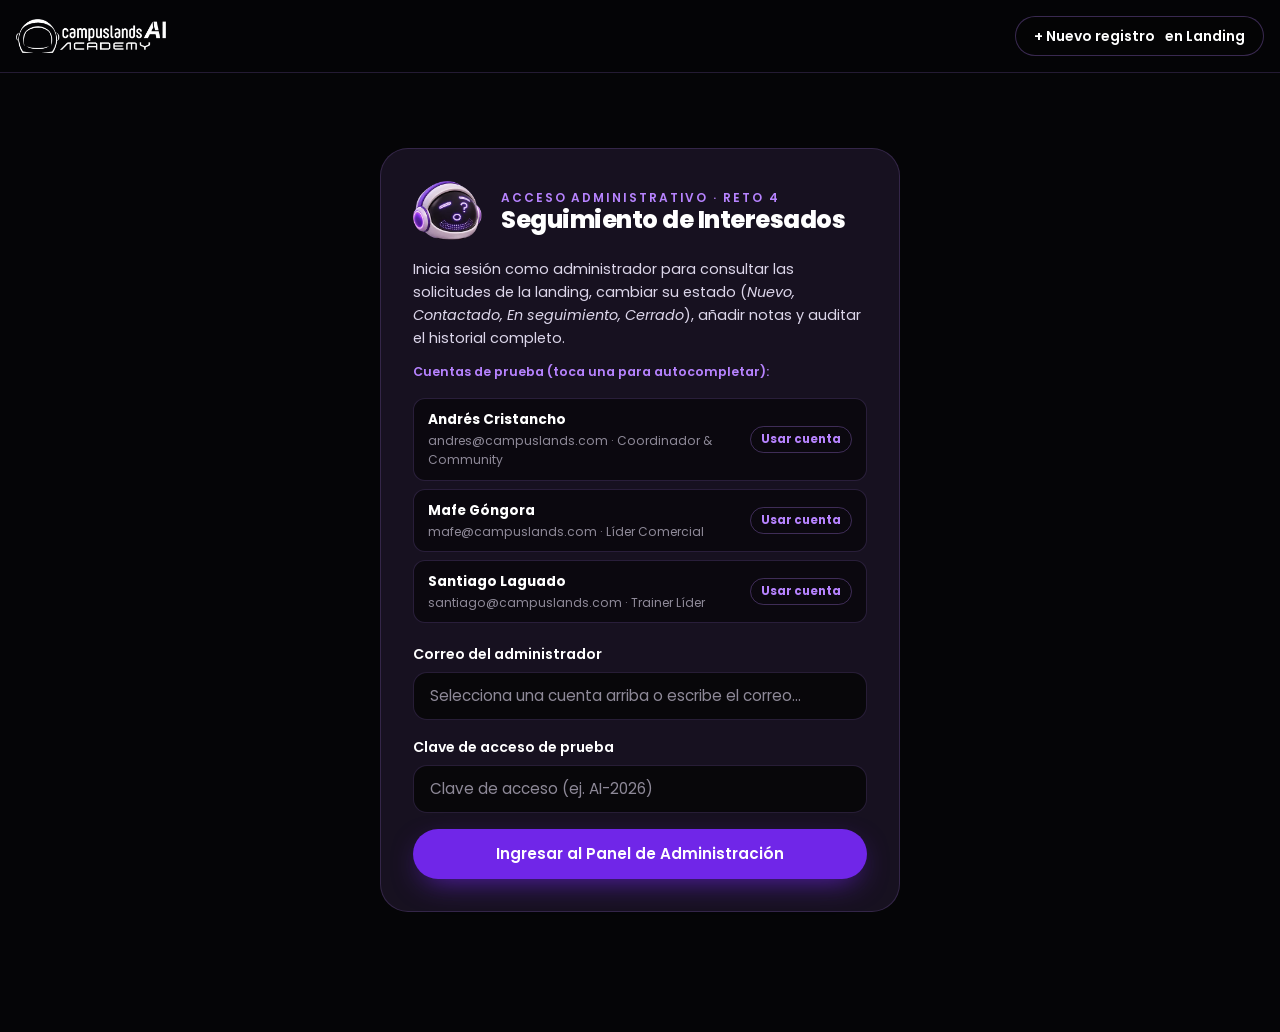
==== commit 6eac56c6: "fix: Changing new files" ====
--- a/admin.html
+++ b/admin.html
@@ -45,6 +45,14 @@
       text-align: left; font-size: .85rem; transition: border-color .2s, background-color .2s;
     }
     .quick-admin-btn:hover { border-color: var(--soft); background: var(--soft-10); }
+    .quick-admin-btn.is-selected {
+      border-color: var(--soft);
+      background: rgba(112, 38, 232, .22);
+      box-shadow: 0 0 0 1px var(--soft);
+    }
+    .quick-admin-btn.is-selected .quick-admin-tag {
+      background: var(--soft); color: var(--black); border-color: var(--soft);
+    }
     .quick-admin-btn strong { color: var(--white); display: block; }
     .quick-admin-btn small { color: var(--muted); font-size: .76rem; display: block; word-break: break-word; }
     .quick-admin-tag {
@@ -243,11 +251,11 @@
           <div class="form-alert form-alert-error" id="login-error" role="alert" hidden></div>
           <div class="form-field">
             <label for="admin-email">Correo del administrador</label>
-            <input type="email" id="admin-email" value="andres@campuslands.com" required />
+            <input type="email" id="admin-email" placeholder="Selecciona una cuenta arriba o escribe el correo..." required />
           </div>
           <div class="form-field">
             <label for="admin-code">Clave de acceso de prueba</label>
-            <input type="password" id="admin-code" value="AI-2026" required />
+            <input type="password" id="admin-code" placeholder="Clave de acceso (ej. AI-2026)" required />
           </div>
           <button type="submit" class="btn btn-primary" style="width:100%;">Ingresar al Panel de Administración</button>
         </form>
